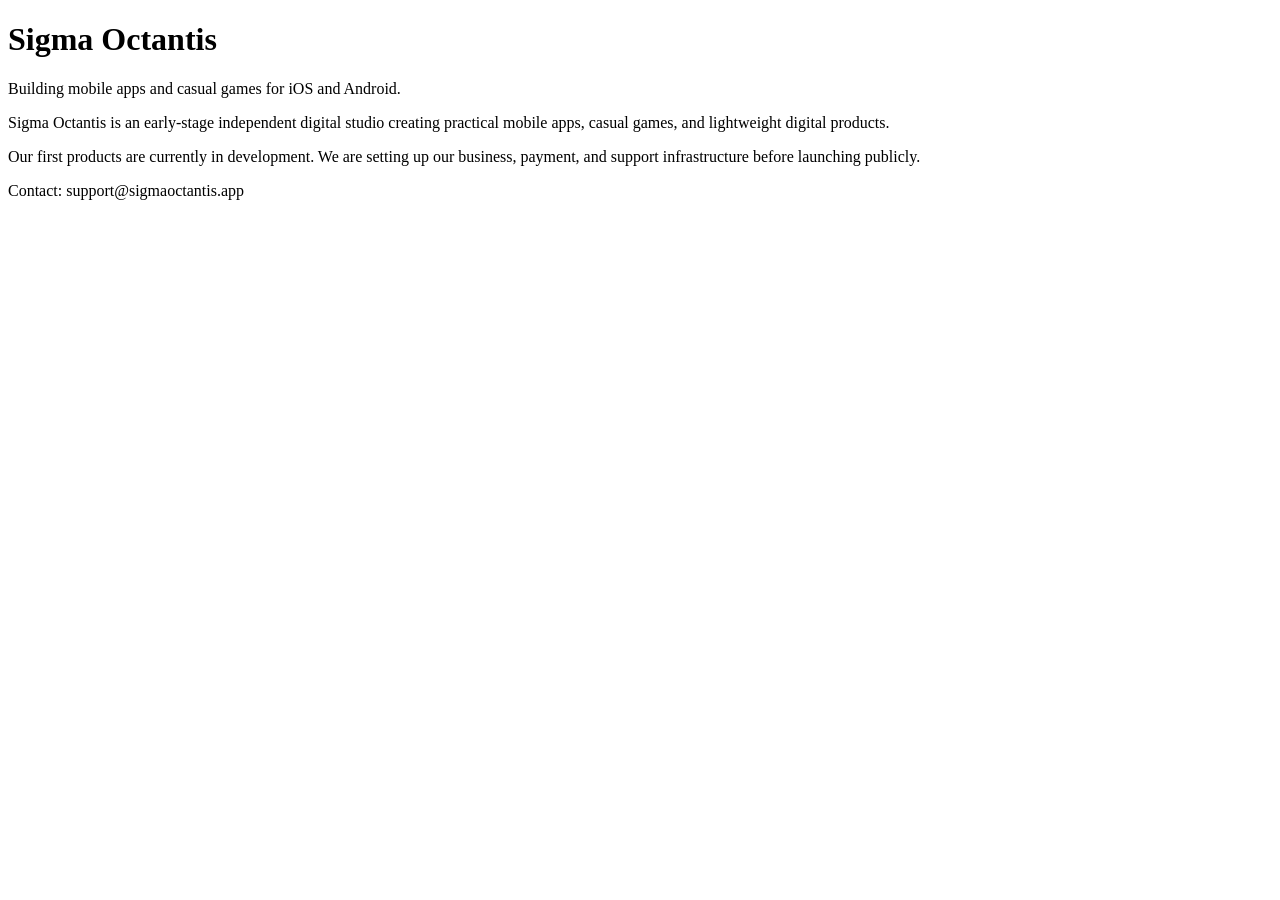
==== index.html @ 40531961 "Create index.html" ====
<!doctype html>
<html lang="en">
  <head>
    <meta charset="utf-8">
    <meta name="viewport" content="width=device-width, initial-scale=1">
    <title>Sigma Octantis</title>
    <meta name="description" content="Sigma Octantis is an early-stage independent digital studio building mobile apps and casual games for iOS and Android.">
  </head>
  <body>
    <main>
      <h1>Sigma Octantis</h1>
      <p>Building mobile apps and casual games for iOS and Android.</p>

      <p>
        Sigma Octantis is an early-stage independent digital studio creating practical mobile apps,
        casual games, and lightweight digital products.
      </p>

      <p>
        Our first products are currently in development. We are setting up our business,
        payment, and support infrastructure before launching publicly.
      </p>

      <p>Contact: support@sigmaoctantis.app</p>
    </main>
  </body>
</html>
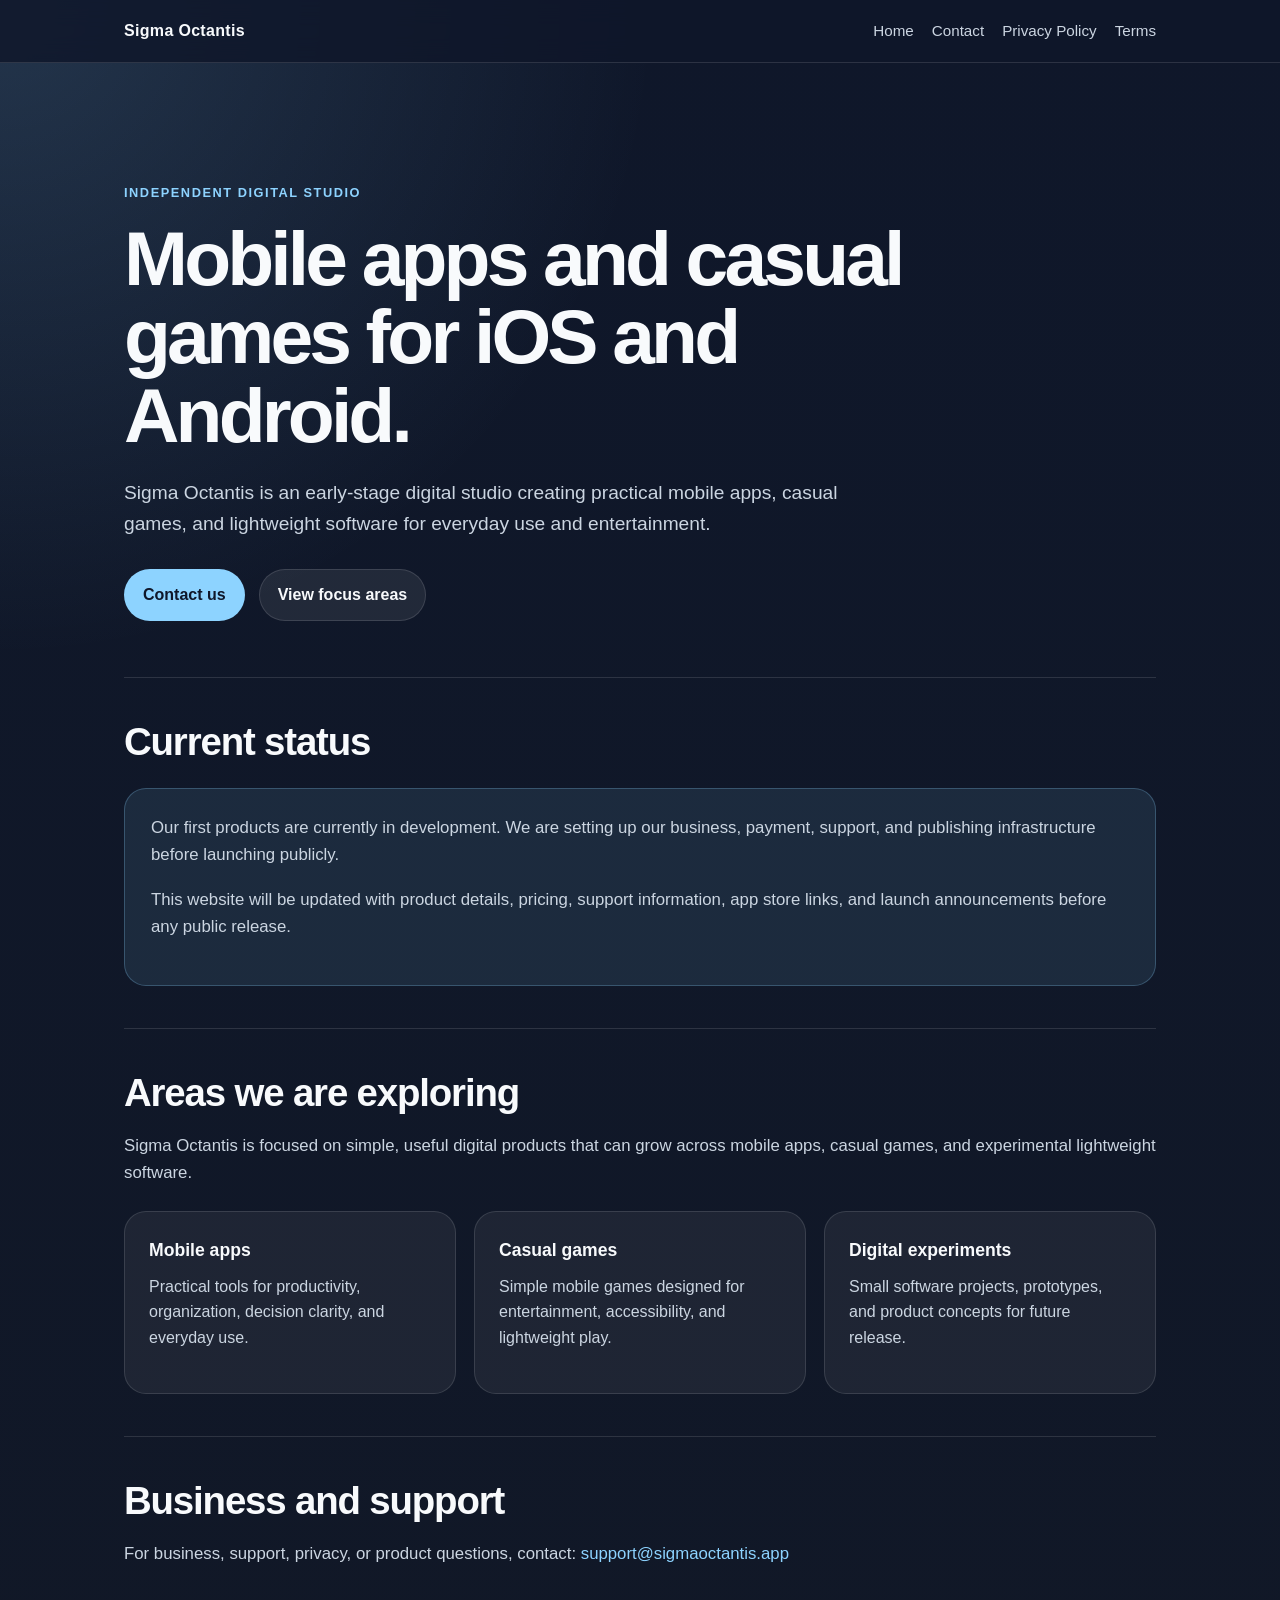
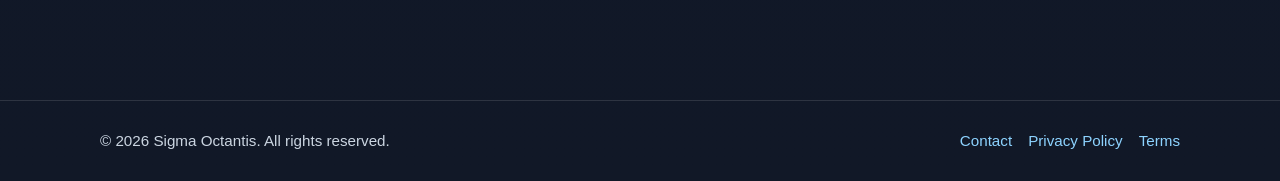
==== commit 071364c3: "Update index.html" ====
--- a/index.html
+++ b/index.html
@@ -3,25 +3,102 @@
   <head>
     <meta charset="utf-8">
     <meta name="viewport" content="width=device-width, initial-scale=1">
-    <title>Sigma Octantis</title>
-    <meta name="description" content="Sigma Octantis is an early-stage independent digital studio building mobile apps and casual games for iOS and Android.">
+    <title>Sigma Octantis | Mobile Apps and Casual Games</title>
+    <meta name="description" content="Sigma Octantis is an early-stage independent digital studio building mobile apps, casual games, and lightweight digital products for iOS and Android.">
+    <link rel="stylesheet" href="/styles.css">
   </head>
+
   <body>
+    <header>
+      <nav class="nav">
+        <a class="logo" href="/">Sigma Octantis</a>
+        <div class="nav-links">
+          <a href="/index.html">Home</a>
+          <a href="/contact.html">Contact</a>
+          <a href="/privacy.html">Privacy Policy</a>
+          <a href="/terms.html">Terms</a>
+        </div>
+      </nav>
+    </header>
+
     <main>
-      <h1>Sigma Octantis</h1>
-      <p>Building mobile apps and casual games for iOS and Android.</p>
+      <section class="hero">
+        <div class="eyebrow">Independent digital studio</div>
+        <h1>Mobile apps and casual games for iOS and Android.</h1>
+        <p>
+          Sigma Octantis is an early-stage digital studio creating practical mobile apps,
+          casual games, and lightweight software for everyday use and entertainment.
+        </p>
 
-      <p>
-        Sigma Octantis is an early-stage independent digital studio creating practical mobile apps,
-        casual games, and lightweight digital products.
-      </p>
+        <div class="actions">
+          <a class="button primary" href="/contact.html">Contact us</a>
+          <a class="button" href="#projects">View focus areas</a>
+        </div>
+      </section>
 
-      <p>
-        Our first products are currently in development. We are setting up our business,
-        payment, and support infrastructure before launching publicly.
-      </p>
+      <section class="section">
+        <h2>Current status</h2>
+        <div class="status">
+          <p>
+            Our first products are currently in development. We are setting up our business,
+            payment, support, and publishing infrastructure before launching publicly.
+          </p>
+          <p>
+            This website will be updated with product details, pricing, support information,
+            app store links, and launch announcements before any public release.
+          </p>
+        </div>
+      </section>
 
-      <p>Contact: support@sigmaoctantis.app</p>
+      <section class="section" id="projects">
+        <h2>Areas we are exploring</h2>
+        <p>
+          Sigma Octantis is focused on simple, useful digital products that can grow across
+          mobile apps, casual games, and experimental lightweight software.
+        </p>
+
+        <div class="grid">
+          <div class="card">
+            <h3>Mobile apps</h3>
+            <p>
+              Practical tools for productivity, organization, decision clarity, and everyday use.
+            </p>
+          </div>
+
+          <div class="card">
+            <h3>Casual games</h3>
+            <p>
+              Simple mobile games designed for entertainment, accessibility, and lightweight play.
+            </p>
+          </div>
+
+          <div class="card">
+            <h3>Digital experiments</h3>
+            <p>
+              Small software projects, prototypes, and product concepts for future release.
+            </p>
+          </div>
+        </div>
+      </section>
+
+      <section class="section">
+        <h2>Business and support</h2>
+        <p>
+          For business, support, privacy, or product questions, contact:
+          <a href="mailto:support@sigmaoctantis.app">support@sigmaoctantis.app</a>
+        </p>
+      </section>
     </main>
+
+    <footer>
+      <div class="footer-inner">
+        <div>© 2026 Sigma Octantis. All rights reserved.</div>
+        <div class="footer-links">
+          <a href="/contact.html">Contact</a>
+          <a href="/privacy.html">Privacy Policy</a>
+          <a href="/terms.html">Terms</a>
+        </div>
+      </div>
+    </footer>
   </body>
 </html>
--- a/styles.css
+++ b/styles.css
@@ -0,0 +1,229 @@
+:root {
+  --bg: #0f172a;
+  --panel: #111827;
+  --panel-soft: #1f2937;
+  --text: #f8fafc;
+  --muted: #cbd5e1;
+  --accent: #8dd3ff;
+  --line: rgba(255, 255, 255, 0.12);
+  --max-width: 1080px;
+}
+
+* {
+  box-sizing: border-box;
+}
+
+body {
+  margin: 0;
+  font-family: Inter, -apple-system, BlinkMacSystemFont, "Segoe UI", Roboto, Arial, sans-serif;
+  background:
+    radial-gradient(circle at top left, rgba(141, 211, 255, 0.16), transparent 30%),
+    linear-gradient(180deg, #0f172a 0%, #111827 100%);
+  color: var(--text);
+  line-height: 1.6;
+}
+
+a {
+  color: var(--accent);
+  text-decoration: none;
+}
+
+a:hover {
+  text-decoration: underline;
+}
+
+header {
+  border-bottom: 1px solid var(--line);
+  background: rgba(15, 23, 42, 0.82);
+  backdrop-filter: blur(12px);
+  position: sticky;
+  top: 0;
+  z-index: 10;
+}
+
+.nav {
+  max-width: var(--max-width);
+  margin: 0 auto;
+  padding: 18px 24px;
+  display: flex;
+  align-items: center;
+  justify-content: space-between;
+  gap: 24px;
+}
+
+.logo {
+  font-weight: 800;
+  letter-spacing: 0.02em;
+  color: var(--text);
+}
+
+.nav-links {
+  display: flex;
+  gap: 18px;
+  flex-wrap: wrap;
+  font-size: 0.95rem;
+}
+
+.nav-links a {
+  color: var(--muted);
+}
+
+main {
+  max-width: var(--max-width);
+  margin: 0 auto;
+  padding: 72px 24px;
+}
+
+.hero {
+  max-width: 820px;
+  padding: 48px 0 56px;
+}
+
+.eyebrow {
+  color: var(--accent);
+  font-weight: 700;
+  letter-spacing: 0.12em;
+  text-transform: uppercase;
+  font-size: 0.8rem;
+  margin-bottom: 16px;
+}
+
+h1 {
+  font-size: clamp(2.4rem, 6vw, 5rem);
+  line-height: 1.02;
+  margin: 0 0 24px;
+  letter-spacing: -0.05em;
+}
+
+h2 {
+  font-size: clamp(1.6rem, 3vw, 2.4rem);
+  line-height: 1.15;
+  margin: 0 0 18px;
+  letter-spacing: -0.03em;
+}
+
+h3 {
+  margin: 0 0 10px;
+  font-size: 1.1rem;
+}
+
+p {
+  color: var(--muted);
+  margin: 0 0 18px;
+  font-size: 1.05rem;
+}
+
+.hero p {
+  font-size: 1.2rem;
+  max-width: 760px;
+}
+
+.actions {
+  display: flex;
+  flex-wrap: wrap;
+  gap: 14px;
+  margin-top: 30px;
+}
+
+.button {
+  display: inline-flex;
+  align-items: center;
+  justify-content: center;
+  padding: 12px 18px;
+  border-radius: 999px;
+  border: 1px solid var(--line);
+  color: var(--text);
+  font-weight: 700;
+  background: rgba(255, 255, 255, 0.08);
+}
+
+.button.primary {
+  background: var(--accent);
+  color: #0f172a;
+  border-color: transparent;
+}
+
+.section {
+  padding: 42px 0;
+  border-top: 1px solid var(--line);
+}
+
+.grid {
+  display: grid;
+  grid-template-columns: repeat(3, 1fr);
+  gap: 18px;
+  margin-top: 24px;
+}
+
+.card {
+  background: rgba(255, 255, 255, 0.06);
+  border: 1px solid var(--line);
+  border-radius: 22px;
+  padding: 24px;
+}
+
+.card p {
+  font-size: 1rem;
+}
+
+.status {
+  background: rgba(141, 211, 255, 0.1);
+  border: 1px solid rgba(141, 211, 255, 0.25);
+  border-radius: 22px;
+  padding: 26px;
+  margin-top: 24px;
+}
+
+.page {
+  max-width: 800px;
+}
+
+.page h1 {
+  font-size: clamp(2.2rem, 4vw, 3.4rem);
+}
+
+.page ul {
+  color: var(--muted);
+  padding-left: 22px;
+}
+
+.page li {
+  margin-bottom: 10px;
+}
+
+footer {
+  border-top: 1px solid var(--line);
+  padding: 28px 24px;
+  color: var(--muted);
+}
+
+.footer-inner {
+  max-width: var(--max-width);
+  margin: 0 auto;
+  display: flex;
+  justify-content: space-between;
+  gap: 18px;
+  flex-wrap: wrap;
+  font-size: 0.95rem;
+}
+
+.footer-links {
+  display: flex;
+  gap: 16px;
+  flex-wrap: wrap;
+}
+
+@media (max-width: 800px) {
+  .nav {
+    align-items: flex-start;
+    flex-direction: column;
+  }
+
+  .grid {
+    grid-template-columns: 1fr;
+  }
+
+  main {
+    padding-top: 42px;
+  }
+}
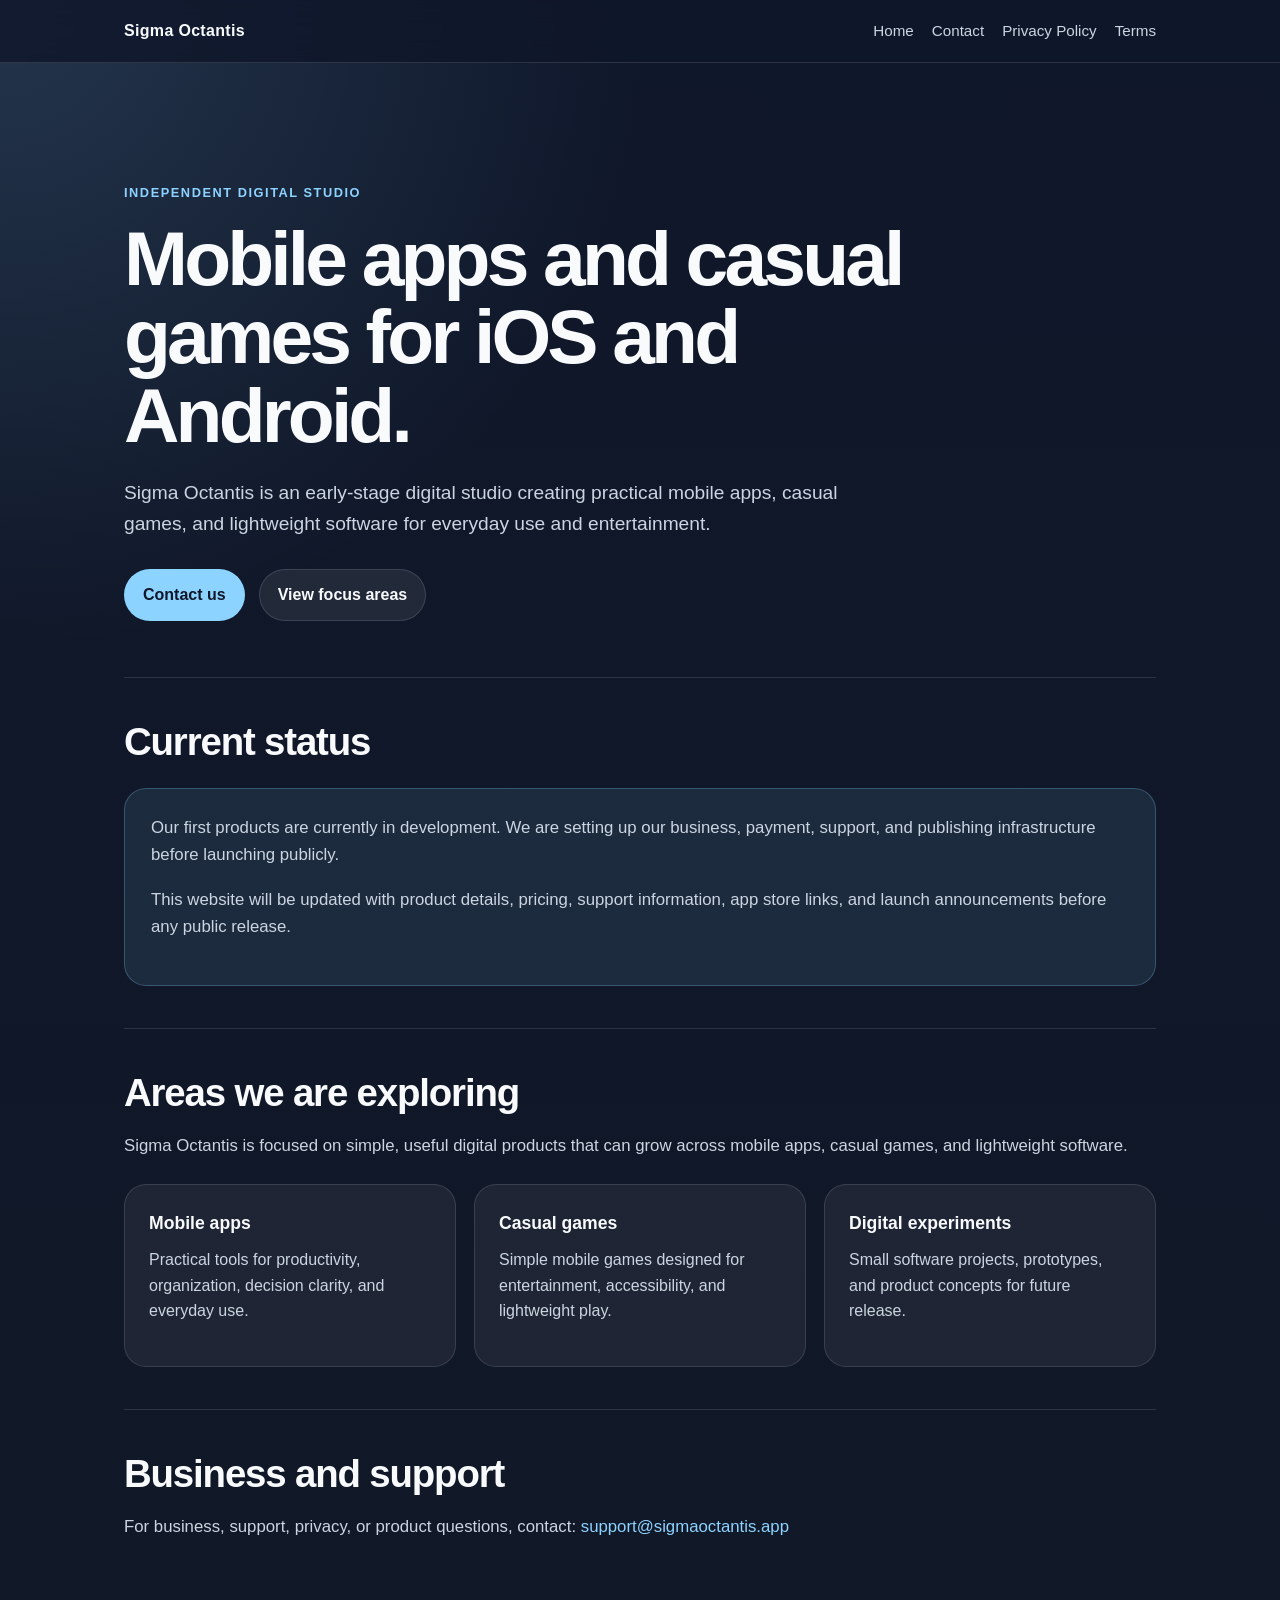
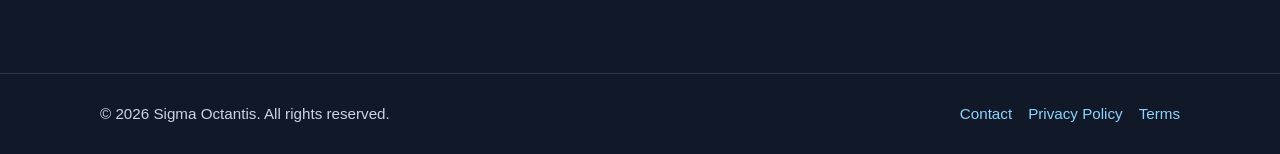
==== commit 787b421a: "Update index.html" ====
--- a/index.html
+++ b/index.html
@@ -54,7 +54,7 @@
         <h2>Areas we are exploring</h2>
         <p>
           Sigma Octantis is focused on simple, useful digital products that can grow across
-          mobile apps, casual games, and experimental lightweight software.
+          mobile apps, casual games, and lightweight software.
         </p>
 
         <div class="grid">
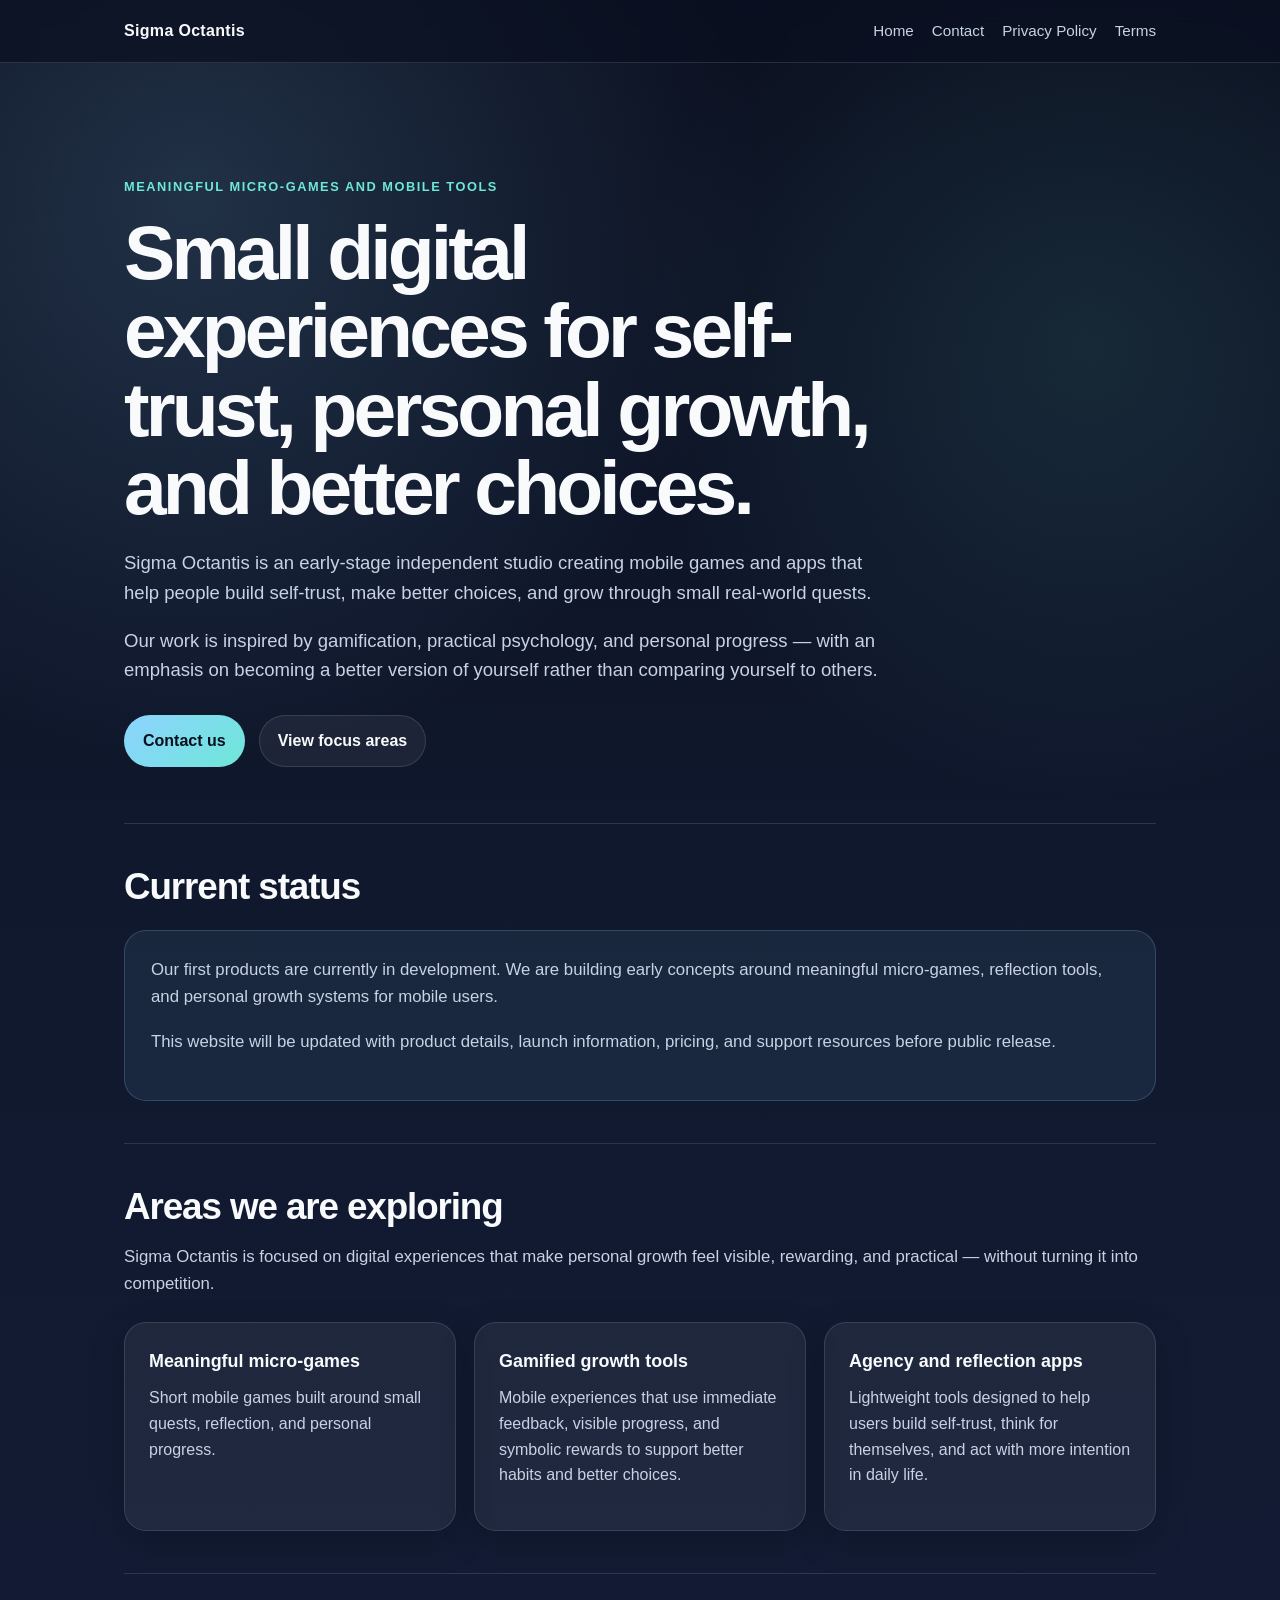
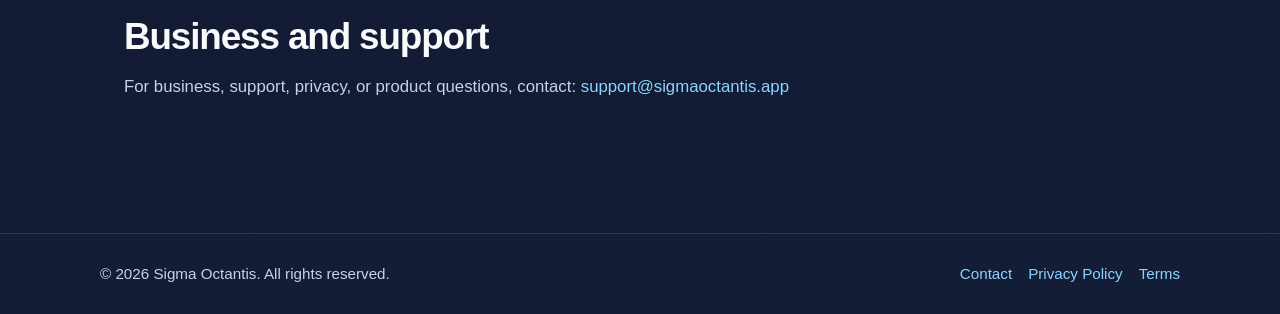
==== commit 1ef962f8: "Update index.html" ====
--- a/index.html
+++ b/index.html
@@ -3,8 +3,8 @@
   <head>
     <meta charset="utf-8">
     <meta name="viewport" content="width=device-width, initial-scale=1">
-    <title>Sigma Octantis | Mobile Apps and Casual Games</title>
-    <meta name="description" content="Sigma Octantis is an early-stage independent digital studio building mobile apps, casual games, and lightweight digital products for iOS and Android.">
+    <title>Sigma Octantis | Meaningful Micro-Games and Mobile Tools</title>
+    <meta name="description" content="Sigma Octantis is an early-stage independent studio creating meaningful micro-games and mobile tools for personal growth, self-trust, and better choices.">
     <link rel="stylesheet" href="/styles.css">
   </head>
 
@@ -23,11 +23,17 @@
 
     <main>
       <section class="hero">
-        <div class="eyebrow">Independent digital studio</div>
-        <h1>Mobile apps and casual games for iOS and Android.</h1>
+        <div class="eyebrow">Meaningful micro-games and mobile tools</div>
+        <h1>Small digital experiences for self-trust, personal growth, and better choices.</h1>
         <p>
-          Sigma Octantis is an early-stage digital studio creating practical mobile apps,
-          casual games, and lightweight software for everyday use and entertainment.
+          Sigma Octantis is an early-stage independent studio creating mobile games and apps
+          that help people build self-trust, make better choices, and grow through small
+          real-world quests.
+        </p>
+        <p>
+          Our work is inspired by gamification, practical psychology, and personal progress —
+          with an emphasis on becoming a better version of yourself rather than comparing
+          yourself to others.
         </p>
 
         <div class="actions">
@@ -40,12 +46,13 @@
         <h2>Current status</h2>
         <div class="status">
           <p>
-            Our first products are currently in development. We are setting up our business,
-            payment, support, and publishing infrastructure before launching publicly.
+            Our first products are currently in development. We are building early concepts
+            around meaningful micro-games, reflection tools, and personal growth systems for
+            mobile users.
           </p>
           <p>
-            This website will be updated with product details, pricing, support information,
-            app store links, and launch announcements before any public release.
+            This website will be updated with product details, launch information, pricing,
+            and support resources before public release.
           </p>
         </div>
       </section>
@@ -53,29 +60,31 @@
       <section class="section" id="projects">
         <h2>Areas we are exploring</h2>
         <p>
-          Sigma Octantis is focused on simple, useful digital products that can grow across
-          mobile apps, casual games, and lightweight software.
+          Sigma Octantis is focused on digital experiences that make personal growth feel
+          visible, rewarding, and practical — without turning it into competition.
         </p>
 
         <div class="grid">
           <div class="card">
-            <h3>Mobile apps</h3>
+            <h3>Meaningful micro-games</h3>
             <p>
-              Practical tools for productivity, organization, decision clarity, and everyday use.
+              Short mobile games built around small quests, reflection, and personal progress.
             </p>
           </div>
 
           <div class="card">
-            <h3>Casual games</h3>
+            <h3>Gamified growth tools</h3>
             <p>
-              Simple mobile games designed for entertainment, accessibility, and lightweight play.
+              Mobile experiences that use immediate feedback, visible progress, and symbolic
+              rewards to support better habits and better choices.
             </p>
           </div>
 
           <div class="card">
-            <h3>Digital experiments</h3>
+            <h3>Agency and reflection apps</h3>
             <p>
-              Small software projects, prototypes, and product concepts for future release.
+              Lightweight tools designed to help users build self-trust, think for themselves,
+              and act with more intention in daily life.
             </p>
           </div>
         </div>
--- a/styles.css
+++ b/styles.css
@@ -1,26 +1,33 @@
 :root {
-  --bg: #0f172a;
-  --panel: #111827;
-  --panel-soft: #1f2937;
+  --bg: #0b1020;
+  --bg-2: #121a33;
+  --panel: rgba(255, 255, 255, 0.06);
+  --panel-soft: rgba(255, 255, 255, 0.04);
   --text: #f8fafc;
-  --muted: #cbd5e1;
+  --muted: #c7d2e3;
   --accent: #8dd3ff;
+  --accent-soft: #6ee7d8;
   --line: rgba(255, 255, 255, 0.12);
   --max-width: 1080px;
 }
 
 * {
   box-sizing: border-box;
+}
+
+html {
+  scroll-behavior: smooth;
 }
 
 body {
   margin: 0;
   font-family: Inter, -apple-system, BlinkMacSystemFont, "Segoe UI", Roboto, Arial, sans-serif;
-  background:
-    radial-gradient(circle at top left, rgba(141, 211, 255, 0.16), transparent 30%),
-    linear-gradient(180deg, #0f172a 0%, #111827 100%);
   color: var(--text);
   line-height: 1.6;
+  background:
+    radial-gradient(circle at 15% 10%, rgba(141, 211, 255, 0.16), transparent 28%),
+    radial-gradient(circle at 85% 18%, rgba(110, 231, 216, 0.10), transparent 24%),
+    linear-gradient(180deg, #0b1020 0%, #10182d 45%, #131d36 100%);
 }
 
 a {
@@ -33,12 +40,12 @@
 }
 
 header {
-  border-bottom: 1px solid var(--line);
-  background: rgba(15, 23, 42, 0.82);
-  backdrop-filter: blur(12px);
   position: sticky;
   top: 0;
   z-index: 10;
+  background: rgba(11, 16, 32, 0.72);
+  backdrop-filter: blur(12px);
+  border-bottom: 1px solid var(--line);
 }
 
 .nav {
@@ -52,15 +59,15 @@
 }
 
 .logo {
+  color: var(--text);
   font-weight: 800;
   letter-spacing: 0.02em;
-  color: var(--text);
 }
 
 .nav-links {
   display: flex;
+  flex-wrap: wrap;
   gap: 18px;
-  flex-wrap: wrap;
   font-size: 0.95rem;
 }
 
@@ -76,11 +83,11 @@
 
 .hero {
   max-width: 820px;
-  padding: 48px 0 56px;
+  padding: 42px 0 56px;
 }
 
 .eyebrow {
-  color: var(--accent);
+  color: var(--accent-soft);
   font-weight: 700;
   letter-spacing: 0.12em;
   text-transform: uppercase;
@@ -89,22 +96,22 @@
 }
 
 h1 {
-  font-size: clamp(2.4rem, 6vw, 5rem);
+  font-size: clamp(2.4rem, 6vw, 4.8rem);
   line-height: 1.02;
-  margin: 0 0 24px;
+  margin: 0 0 22px;
   letter-spacing: -0.05em;
 }
 
 h2 {
-  font-size: clamp(1.6rem, 3vw, 2.4rem);
+  font-size: clamp(1.6rem, 3vw, 2.3rem);
   line-height: 1.15;
-  margin: 0 0 18px;
+  margin: 0 0 16px;
   letter-spacing: -0.03em;
 }
 
 h3 {
   margin: 0 0 10px;
-  font-size: 1.1rem;
+  font-size: 1.12rem;
 }
 
 p {
@@ -114,7 +121,7 @@
 }
 
 .hero p {
-  font-size: 1.2rem;
+  font-size: 1.16rem;
   max-width: 760px;
 }
 
@@ -134,12 +141,12 @@
   border: 1px solid var(--line);
   color: var(--text);
   font-weight: 700;
-  background: rgba(255, 255, 255, 0.08);
+  background: rgba(255, 255, 255, 0.06);
 }
 
 .button.primary {
-  background: var(--accent);
-  color: #0f172a;
+  background: linear-gradient(135deg, var(--accent), var(--accent-soft));
+  color: #07111e;
   border-color: transparent;
 }
 
@@ -156,10 +163,11 @@
 }
 
 .card {
-  background: rgba(255, 255, 255, 0.06);
+  background: var(--panel);
   border: 1px solid var(--line);
   border-radius: 22px;
   padding: 24px;
+  box-shadow: 0 12px 36px rgba(0, 0, 0, 0.18);
 }
 
 .card p {
@@ -167,11 +175,11 @@
 }
 
 .status {
-  background: rgba(141, 211, 255, 0.1);
-  border: 1px solid rgba(141, 211, 255, 0.25);
+  background: rgba(141, 211, 255, 0.08);
+  border: 1px solid rgba(141, 211, 255, 0.20);
   border-radius: 22px;
   padding: 26px;
-  margin-top: 24px;
+  margin-top: 22px;
 }
 
 .page {
@@ -179,7 +187,7 @@
 }
 
 .page h1 {
-  font-size: clamp(2.2rem, 4vw, 3.4rem);
+  font-size: clamp(2.2rem, 4vw, 3.2rem);
 }
 
 .page ul {
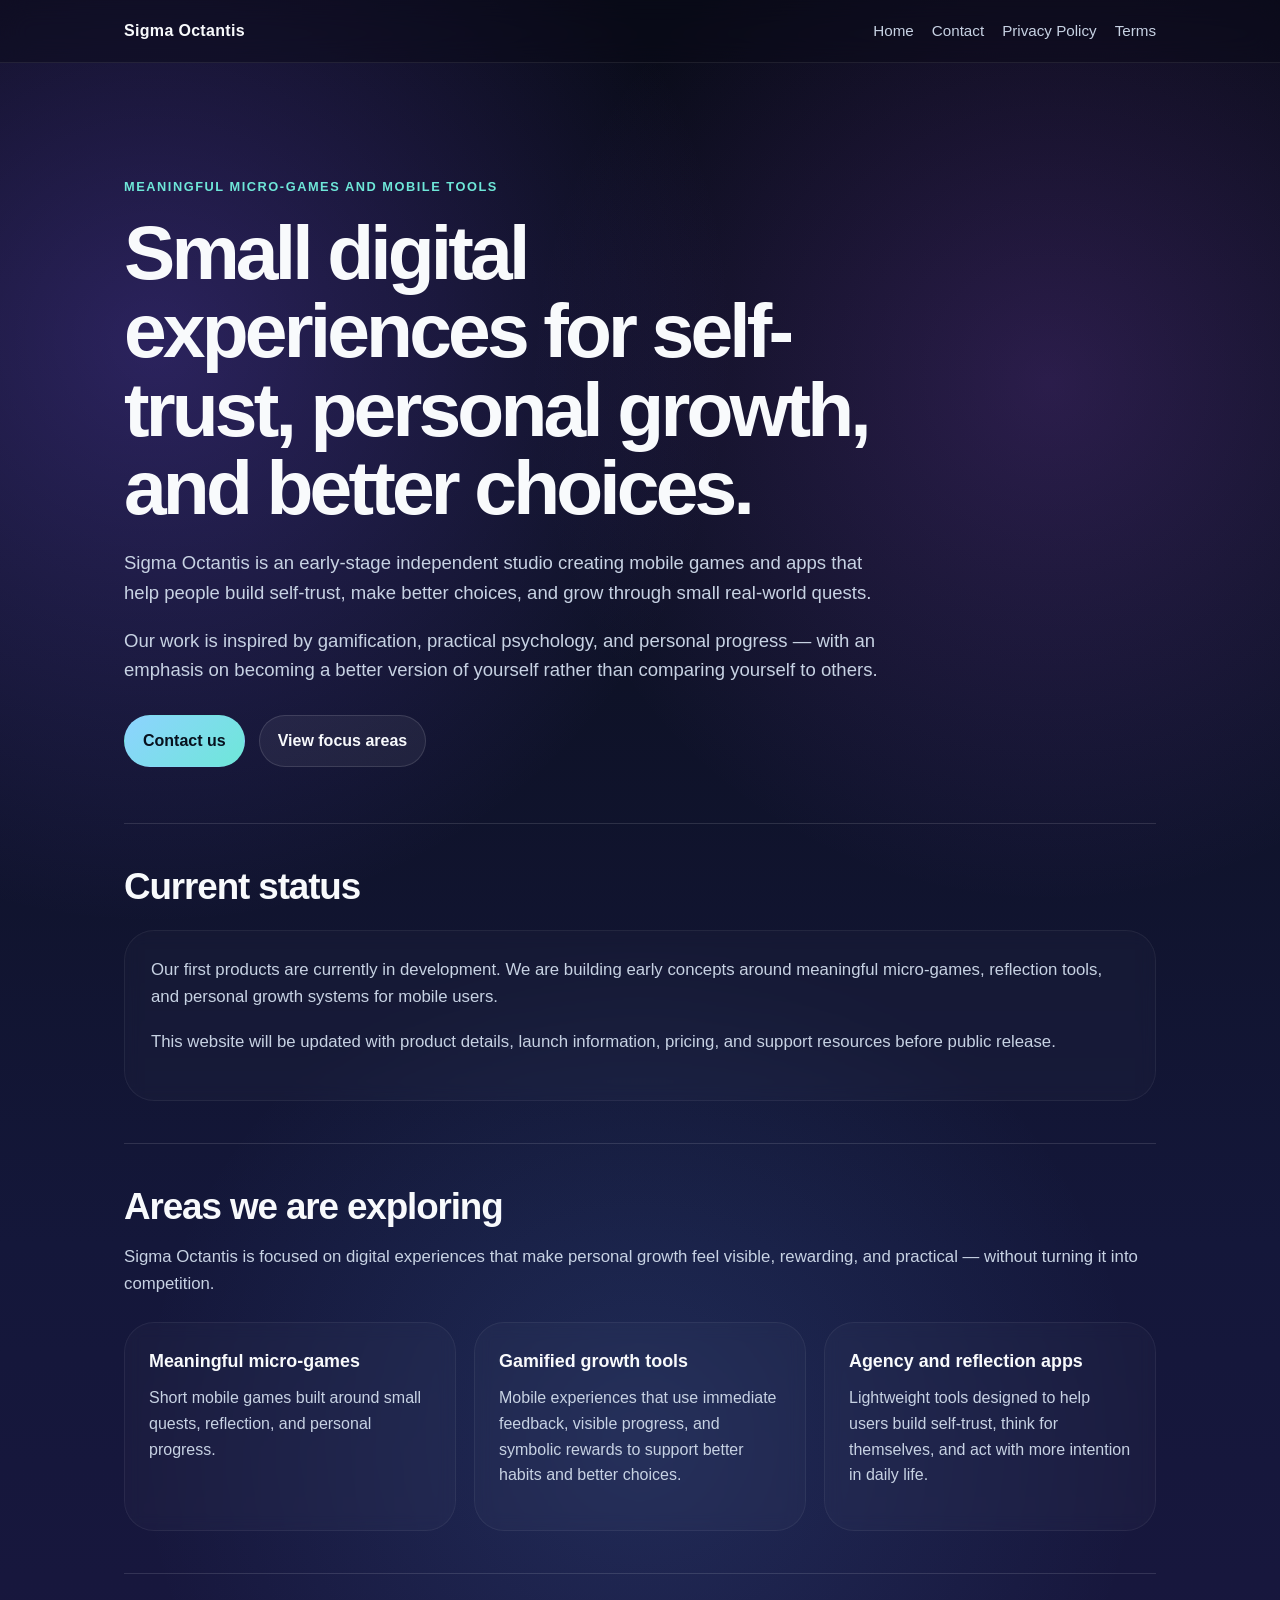
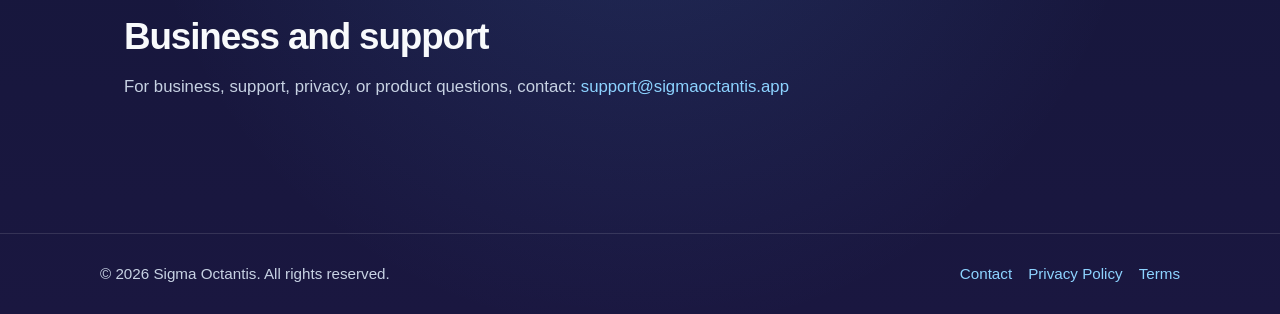
==== commit 423e5b3f: "Update index.html" ====
--- a/index.html
+++ b/index.html
@@ -5,7 +5,7 @@
     <meta name="viewport" content="width=device-width, initial-scale=1">
     <title>Sigma Octantis | Meaningful Micro-Games and Mobile Tools</title>
     <meta name="description" content="Sigma Octantis is an early-stage independent studio creating meaningful micro-games and mobile tools for personal growth, self-trust, and better choices.">
-    <link rel="stylesheet" href="/styles.css">
+    <link rel="stylesheet" href="/styles.css?v=3">
   </head>
 
   <body>
--- a/styles.css
+++ b/styles.css
@@ -25,9 +25,10 @@
   color: var(--text);
   line-height: 1.6;
   background:
-    radial-gradient(circle at 15% 10%, rgba(141, 211, 255, 0.16), transparent 28%),
-    radial-gradient(circle at 85% 18%, rgba(110, 231, 216, 0.10), transparent 24%),
-    linear-gradient(180deg, #0b1020 0%, #10182d 45%, #131d36 100%);
+    radial-gradient(circle at 12% 18%, rgba(126, 87, 255, 0.28), transparent 30%),
+    radial-gradient(circle at 82% 20%, rgba(168, 85, 247, 0.20), transparent 28%),
+    radial-gradient(circle at 50% 75%, rgba(96, 165, 250, 0.14), transparent 32%),
+    linear-gradient(180deg, #090b18 0%, #0d1124 30%, #14173a 65%, #1a1740 100%);
 }
 
 a {
@@ -43,9 +44,9 @@
   position: sticky;
   top: 0;
   z-index: 10;
-  background: rgba(11, 16, 32, 0.72);
-  backdrop-filter: blur(12px);
-  border-bottom: 1px solid var(--line);
+  background: rgba(9, 11, 24, 0.45);
+  backdrop-filter: blur(14px);
+  border-bottom: 1px solid rgba(255, 255, 255, 0.08);
 }
 
 .nav {
@@ -163,11 +164,12 @@
 }
 
 .card {
-  background: var(--panel);
-  border: 1px solid var(--line);
-  border-radius: 22px;
+  background: rgba(255, 255, 255, 0.025);
+  border: 1px solid rgba(255, 255, 255, 0.06);
+  border-radius: 30px;
   padding: 24px;
-  box-shadow: 0 12px 36px rgba(0, 0, 0, 0.18);
+  box-shadow: none;
+  backdrop-filter: blur(8px);
 }
 
 .card p {
@@ -175,11 +177,13 @@
 }
 
 .status {
-  background: rgba(141, 211, 255, 0.08);
-  border: 1px solid rgba(141, 211, 255, 0.20);
-  border-radius: 22px;
+  background: rgba(255, 255, 255, 0.02);
+  border: 1px solid rgba(255, 255, 255, 0.06);
+  border-radius: 30px;
   padding: 26px;
   margin-top: 22px;
+  box-shadow: none;
+  backdrop-filter: blur(8px);
 }
 
 .page {
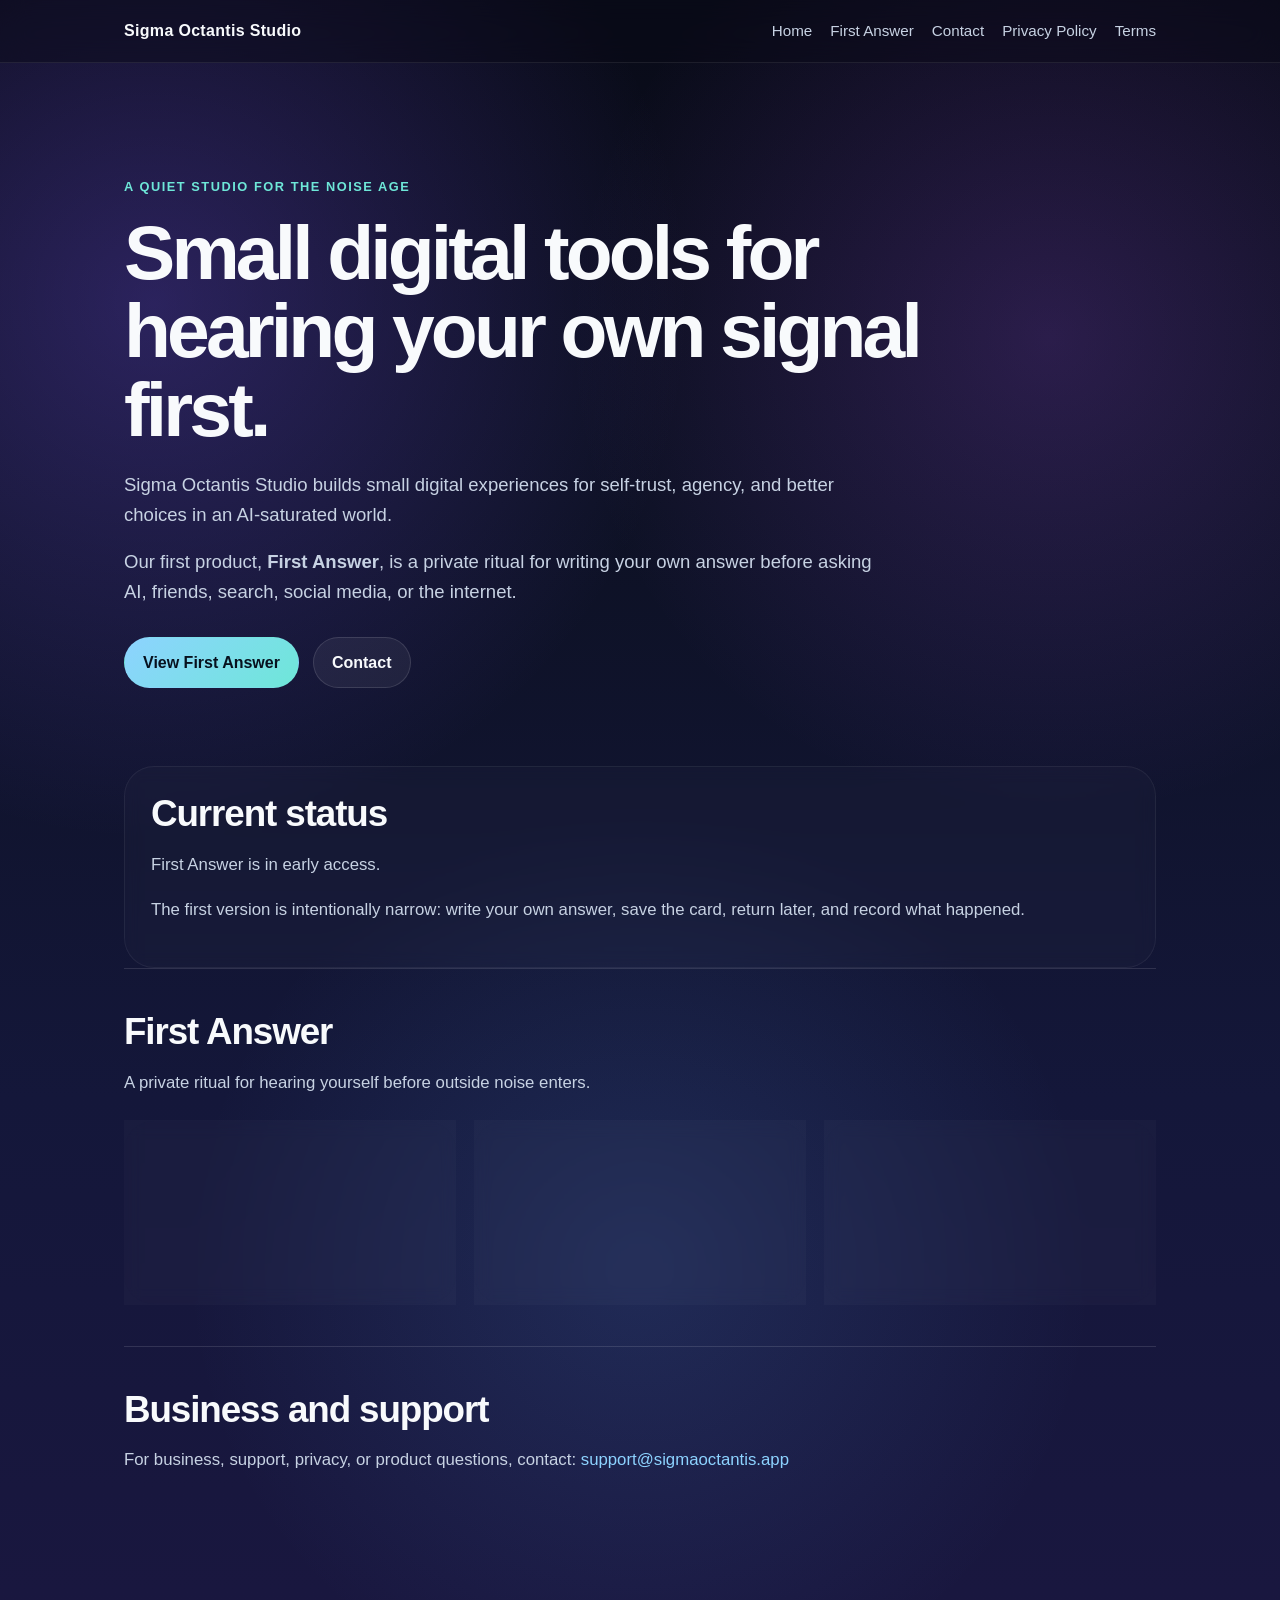
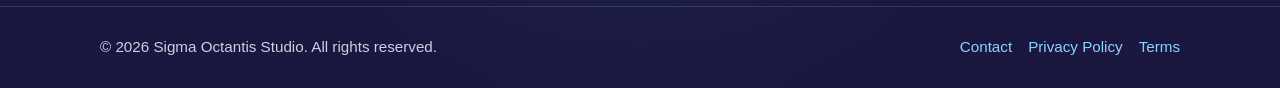
==== commit 5efab155: "Update index.html" ====
--- a/index.html
+++ b/index.html
@@ -1,113 +1,122 @@
 <!doctype html>
 <html lang="en">
-  <head>
-    <meta charset="utf-8">
-    <meta name="viewport" content="width=device-width, initial-scale=1">
-    <title>Sigma Octantis | Meaningful Micro-Games and Mobile Tools</title>
-    <meta name="description" content="Sigma Octantis is an early-stage independent studio creating meaningful micro-games and mobile tools for personal growth, self-trust, and better choices.">
-    <link rel="stylesheet" href="/styles.css?v=3">
-  </head>
+<head>
+  <meta charset="UTF-8" />
+  <meta name="viewport" content="width=device-width, initial-scale=1.0" />
+  <title>Sigma Octantis Studio | Small digital tools for hearing your own signal first</title>
+  <meta
+    name="description"
+    content="Sigma Octantis Studio builds small digital tools for self-trust, agency, and better choices in an AI-saturated world."
+  />
+  <link rel="stylesheet" href="/styles.css" />
+</head>
 
-  <body>
-    <header>
-      <nav class="nav">
-        <a class="logo" href="/">Sigma Octantis</a>
-        <div class="nav-links">
-          <a href="/index.html">Home</a>
-          <a href="/contact.html">Contact</a>
-          <a href="/privacy.html">Privacy Policy</a>
-          <a href="/terms.html">Terms</a>
-        </div>
-      </nav>
-    </header>
+<body>
+  <header class="site-header">
+    <nav class="nav">
+      <a class="logo" href="/">Sigma Octantis Studio</a>
 
-    <main>
-      <section class="hero">
-        <div class="eyebrow">Meaningful micro-games and mobile tools</div>
-        <h1>Small digital experiences for self-trust, personal growth, and better choices.</h1>
+      <div class="nav-links">
+        <a href="/">Home</a>
+        <a href="#first-answer">First Answer</a>
+        <a href="/contact.html">Contact</a>
+        <a href="/privacy.html">Privacy Policy</a>
+        <a href="/terms.html">Terms</a>
+      </div>
+    </nav>
+  </header>
+
+  <main>
+    <section class="hero">
+      <div class="eyebrow">A QUIET STUDIO FOR THE NOISE AGE</div>
+
+      <h1>Small digital tools for hearing your own signal first.</h1>
+
+      <p class="hero-copy">
+        Sigma Octantis Studio builds small digital experiences for self-trust,
+        agency, and better choices in an AI-saturated world.
+      </p>
+
+      <p class="hero-copy">
+        Our first product, <strong>First Answer</strong>, is a private ritual
+        for writing your own answer before asking AI, friends, search, social
+        media, or the internet.
+      </p>
+
+      <div class="actions">
+        <a class="button primary" href="https://first-answer.lovable.app">View First Answer</a>
+        <a class="button secondary" href="/contact.html">Contact</a>
+      </div>
+    </section>
+
+    <section class="section status">
+      <h2>Current status</h2>
+
+      <div class="status-box">
         <p>
-          Sigma Octantis is an early-stage independent studio creating mobile games and apps
-          that help people build self-trust, make better choices, and grow through small
-          real-world quests.
-        </p>
-        <p>
-          Our work is inspired by gamification, practical psychology, and personal progress —
-          with an emphasis on becoming a better version of yourself rather than comparing
-          yourself to others.
+          First Answer is in early access.
         </p>
 
-        <div class="actions">
-          <a class="button primary" href="/contact.html">Contact us</a>
-          <a class="button" href="#projects">View focus areas</a>
-        </div>
-      </section>
+        <p>
+          The first version is intentionally narrow: write your own answer,
+          save the card, return later, and record what happened.
+        </p>
+      </div>
+    </section>
 
-      <section class="section">
-        <h2>Current status</h2>
-        <div class="status">
+    <section class="section" id="first-answer">
+      <h2>First Answer</h2>
+
+      <p class="section-intro">
+        A private ritual for hearing yourself before outside noise enters.
+      </p>
+
+      <div class="grid">
+        <article class="card">
+          <h3>Hear yourself first</h3>
           <p>
-            Our first products are currently in development. We are building early concepts
-            around meaningful micro-games, reflection tools, and personal growth systems for
-            mobile users.
+            Write your own answer before asking AI, friends, search, social
+            media, or the internet.
           </p>
+        </article>
+
+        <article class="card">
+          <h3>Save the card</h3>
           <p>
-            This website will be updated with product details, launch information, pricing,
-            and support resources before public release.
+            Keep the question, your first answer, and the small move you named.
           </p>
-        </div>
-      </section>
+        </article>
 
-      <section class="section" id="projects">
-        <h2>Areas we are exploring</h2>
-        <p>
-          Sigma Octantis is focused on digital experiences that make personal growth feel
-          visible, rewarding, and practical — without turning it into competition.
-        </p>
+        <article class="card">
+          <h3>Return later</h3>
+          <p>
+            Record what happened. The app does not judge, coach, score, or
+            interpret.
+          </p>
+        </article>
+      </div>
+    </section>
 
-        <div class="grid">
-          <div class="card">
-            <h3>Meaningful micro-games</h3>
-            <p>
-              Short mobile games built around small quests, reflection, and personal progress.
-            </p>
-          </div>
+    <section class="section business">
+      <h2>Business and support</h2>
 
-          <div class="card">
-            <h3>Gamified growth tools</h3>
-            <p>
-              Mobile experiences that use immediate feedback, visible progress, and symbolic
-              rewards to support better habits and better choices.
-            </p>
-          </div>
+      <p>
+        For business, support, privacy, or product questions, contact:
+        <a href="mailto:support@sigmaoctantis.app">support@sigmaoctantis.app</a>
+      </p>
+    </section>
+  </main>
 
-          <div class="card">
-            <h3>Agency and reflection apps</h3>
-            <p>
-              Lightweight tools designed to help users build self-trust, think for themselves,
-              and act with more intention in daily life.
-            </p>
-          </div>
-        </div>
-      </section>
+  <footer class="site-footer">
+    <div class="footer-inner">
+      <div>© 2026 Sigma Octantis Studio. All rights reserved.</div>
 
-      <section class="section">
-        <h2>Business and support</h2>
-        <p>
-          For business, support, privacy, or product questions, contact:
-          <a href="mailto:support@sigmaoctantis.app">support@sigmaoctantis.app</a>
-        </p>
-      </section>
-    </main>
-
-    <footer>
-      <div class="footer-inner">
-        <div>© 2026 Sigma Octantis. All rights reserved.</div>
-        <div class="footer-links">
-          <a href="/contact.html">Contact</a>
-          <a href="/privacy.html">Privacy Policy</a>
-          <a href="/terms.html">Terms</a>
-        </div>
+      <div class="footer-links">
+        <a href="/contact.html">Contact</a>
+        <a href="/privacy.html">Privacy Policy</a>
+        <a href="/terms.html">Terms</a>
       </div>
-    </footer>
-  </body>
+    </div>
+  </footer>
+</body>
 </html>
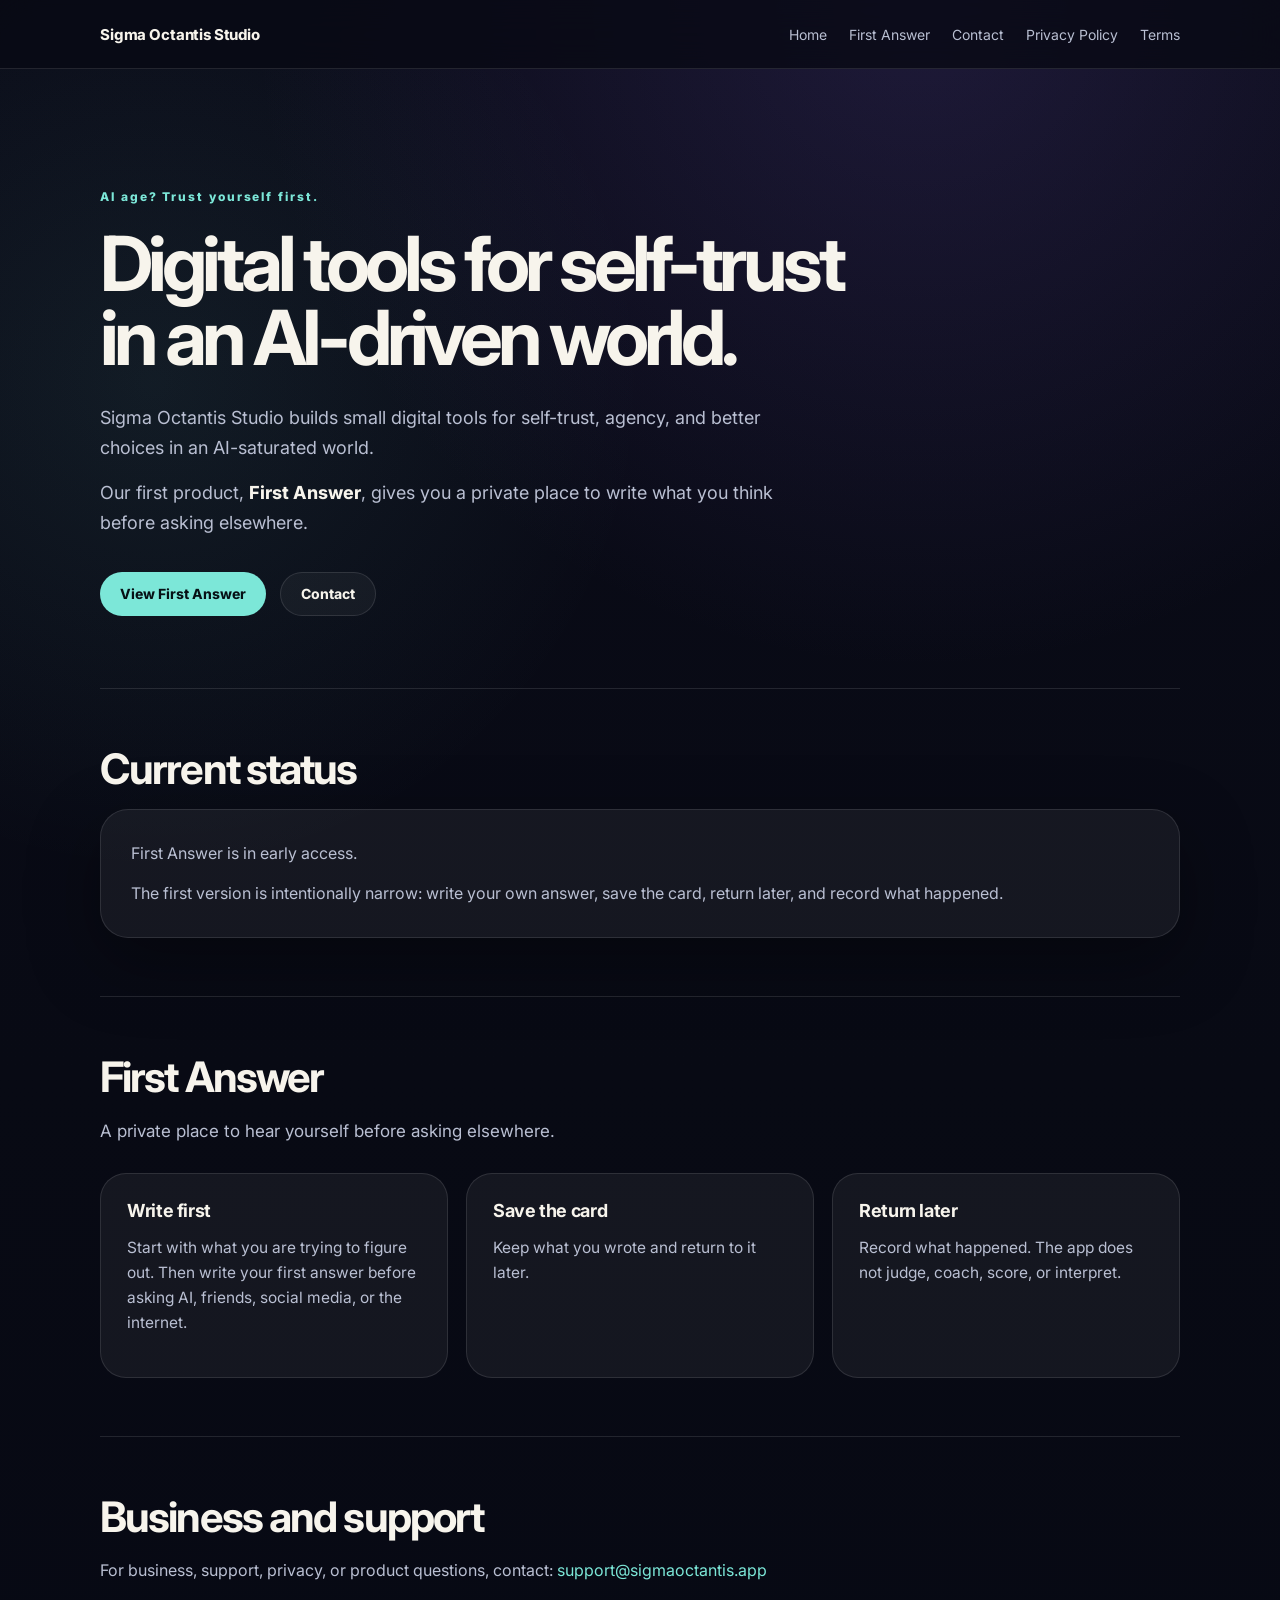
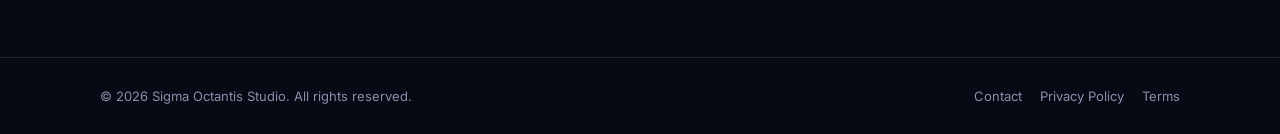
==== commit 13ceb011: "Refresh homepage for Sigma Octantis Studio and First Answer" ====
--- a/index.html
+++ b/index.html
@@ -3,11 +3,20 @@
 <head>
   <meta charset="UTF-8" />
   <meta name="viewport" content="width=device-width, initial-scale=1.0" />
-  <title>Sigma Octantis Studio | Small digital tools for hearing your own signal first</title>
+
+  <title>Sigma Octantis Studio | Digital tools for self-trust</title>
   <meta
     name="description"
     content="Sigma Octantis Studio builds small digital tools for self-trust, agency, and better choices in an AI-saturated world."
   />
+
+  <link rel="preconnect" href="https://fonts.googleapis.com">
+  <link rel="preconnect" href="https://fonts.gstatic.com" crossorigin>
+  <link
+    href="https://fonts.googleapis.com/css2?family=Fraunces:opsz,wght@9..144,500;9..144,650;9..144,750&family=Inter:wght@400;500;600;700;800&display=swap"
+    rel="stylesheet"
+  >
+
   <link rel="stylesheet" href="/styles.css" />
 </head>
 
@@ -28,19 +37,18 @@
 
   <main>
     <section class="hero">
-      <div class="eyebrow">A QUIET STUDIO FOR THE NOISE AGE</div>
+      <div class="eyebrow">AI age? Trust yourself first.</div>
 
-      <h1>Small digital tools for hearing your own signal first.</h1>
+      <h1>Digital tools for self-trust in an AI-driven world.</h1>
 
       <p class="hero-copy">
-        Sigma Octantis Studio builds small digital experiences for self-trust,
-        agency, and better choices in an AI-saturated world.
+        Sigma Octantis Studio builds small digital tools for self-trust, agency,
+        and better choices in an AI-saturated world.
       </p>
 
       <p class="hero-copy">
-        Our first product, <strong>First Answer</strong>, is a private ritual
-        for writing your own answer before asking AI, friends, search, social
-        media, or the internet.
+        Our first product, <strong>First Answer</strong>, gives you a private
+        place to write what you think before asking elsewhere.
       </p>
 
       <div class="actions">
@@ -68,22 +76,22 @@
       <h2>First Answer</h2>
 
       <p class="section-intro">
-        A private ritual for hearing yourself before outside noise enters.
+        A private place to hear yourself before asking elsewhere.
       </p>
 
       <div class="grid">
         <article class="card">
-          <h3>Hear yourself first</h3>
+          <h3>Write first</h3>
           <p>
-            Write your own answer before asking AI, friends, search, social
-            media, or the internet.
+            Start with what you are trying to figure out. Then write your first
+            answer before asking AI, friends, social media, or the internet.
           </p>
         </article>
 
         <article class="card">
           <h3>Save the card</h3>
           <p>
-            Keep the question, your first answer, and the small move you named.
+            Keep what you wrote and return to it later.
           </p>
         </article>
 
--- a/styles.css
+++ b/styles.css
@@ -1,14 +1,15 @@
 :root {
-  --bg: #0b1020;
-  --bg-2: #121a33;
-  --panel: rgba(255, 255, 255, 0.06);
-  --panel-soft: rgba(255, 255, 255, 0.04);
-  --text: #f8fafc;
-  --muted: #c7d2e3;
-  --accent: #8dd3ff;
-  --accent-soft: #6ee7d8;
-  --line: rgba(255, 255, 255, 0.12);
-  --max-width: 1080px;
+  --bg: #080a14;
+  --bg-soft: #101426;
+  --panel: rgba(255, 255, 255, 0.055);
+  --panel-strong: rgba(255, 255, 255, 0.075);
+  --border: rgba(255, 255, 255, 0.11);
+  --text: #f7f4ec;
+  --muted: #b9bfd2;
+  --muted-2: #8790aa;
+  --accent: #7ce7d8;
+  --accent-soft: rgba(124, 231, 216, 0.13);
+  --shadow: rgba(0, 0, 0, 0.35);
 }
 
 * {
@@ -21,38 +22,37 @@
 
 body {
   margin: 0;
-  font-family: Inter, -apple-system, BlinkMacSystemFont, "Segoe UI", Roboto, Arial, sans-serif;
+  min-height: 100vh;
+  font-family: Inter, system-ui, -apple-system, BlinkMacSystemFont, "Segoe UI", sans-serif;
   color: var(--text);
-  line-height: 1.6;
   background:
-    radial-gradient(circle at 12% 18%, rgba(126, 87, 255, 0.28), transparent 30%),
-    radial-gradient(circle at 82% 20%, rgba(168, 85, 247, 0.20), transparent 28%),
-    radial-gradient(circle at 50% 75%, rgba(96, 165, 250, 0.14), transparent 32%),
-    linear-gradient(180deg, #090b18 0%, #0d1124 30%, #14173a 65%, #1a1740 100%);
+    radial-gradient(circle at 72% 0%, rgba(88, 68, 150, 0.26), transparent 34%),
+    radial-gradient(circle at 12% 22%, rgba(124, 231, 216, 0.08), transparent 28%),
+    linear-gradient(180deg, #0a0b18 0%, var(--bg) 62%, #070914 100%);
 }
 
 a {
+  color: inherit;
+  text-decoration: none;
+}
+
+a:hover {
   color: var(--accent);
-  text-decoration: none;
-}
-
-a:hover {
-  text-decoration: underline;
-}
-
-header {
+}
+
+.site-header {
+  border-bottom: 1px solid var(--border);
+  background: rgba(8, 10, 20, 0.78);
+  backdrop-filter: blur(18px);
   position: sticky;
   top: 0;
   z-index: 10;
-  background: rgba(9, 11, 24, 0.45);
-  backdrop-filter: blur(14px);
-  border-bottom: 1px solid rgba(255, 255, 255, 0.08);
 }
 
 .nav {
-  max-width: var(--max-width);
+  width: min(1080px, calc(100% - 40px));
   margin: 0 auto;
-  padding: 18px 24px;
+  min-height: 68px;
   display: flex;
   align-items: center;
   justify-content: space-between;
@@ -60,182 +60,250 @@
 }
 
 .logo {
+  font-size: 15px;
+  font-weight: 750;
+  letter-spacing: -0.01em;
   color: var(--text);
-  font-weight: 800;
-  letter-spacing: 0.02em;
 }
 
 .nav-links {
   display: flex;
-  flex-wrap: wrap;
-  gap: 18px;
-  font-size: 0.95rem;
-}
-
-.nav-links a {
+  align-items: center;
+  gap: 22px;
+  font-size: 14px;
   color: var(--muted);
 }
 
 main {
-  max-width: var(--max-width);
+  width: min(1080px, calc(100% - 40px));
   margin: 0 auto;
-  padding: 72px 24px;
 }
 
 .hero {
   max-width: 820px;
-  padding: 42px 0 56px;
+  padding: 120px 0 72px;
 }
 
 .eyebrow {
-  color: var(--accent-soft);
-  font-weight: 700;
-  letter-spacing: 0.12em;
-  text-transform: uppercase;
-  font-size: 0.8rem;
+  color: var(--accent);
+  font-size: 12px;
+  font-weight: 800;
+  letter-spacing: 0.16em;
+  margin-bottom: 22px;
+}
+
+h1,
+h2,
+h3,
+p {
+  margin-top: 0;
+}
+
+h1 {
+  font-size: clamp(42px, 7vw, 76px);
+  line-height: 0.98;
+  letter-spacing: -0.065em;
+  max-width: 780px;
+  margin-bottom: 28px;
+}
+
+.hero-copy {
+  color: var(--muted);
+  font-size: 18px;
+  line-height: 1.65;
+  max-width: 720px;
   margin-bottom: 16px;
 }
 
-h1 {
-  font-size: clamp(2.4rem, 6vw, 4.8rem);
-  line-height: 1.02;
-  margin: 0 0 22px;
-  letter-spacing: -0.05em;
-}
-
-h2 {
-  font-size: clamp(1.6rem, 3vw, 2.3rem);
-  line-height: 1.15;
-  margin: 0 0 16px;
-  letter-spacing: -0.03em;
-}
-
-h3 {
-  margin: 0 0 10px;
-  font-size: 1.12rem;
-}
-
-p {
-  color: var(--muted);
-  margin: 0 0 18px;
-  font-size: 1.05rem;
-}
-
-.hero p {
-  font-size: 1.16rem;
-  max-width: 760px;
+.hero-copy strong {
+  color: var(--text);
+  font-weight: 750;
 }
 
 .actions {
   display: flex;
   flex-wrap: wrap;
   gap: 14px;
-  margin-top: 30px;
+  margin-top: 34px;
 }
 
 .button {
   display: inline-flex;
   align-items: center;
   justify-content: center;
-  padding: 12px 18px;
+  min-height: 44px;
+  padding: 0 20px;
   border-radius: 999px;
-  border: 1px solid var(--line);
+  font-size: 14px;
+  font-weight: 750;
+  transition: transform 160ms ease, border-color 160ms ease, background 160ms ease;
+}
+
+.button:hover {
+  transform: translateY(-1px);
+}
+
+.button.primary {
+  color: #061015;
+  background: var(--accent);
+}
+
+.button.primary:hover {
+  color: #061015;
+  background: #98f3e7;
+}
+
+.button.secondary {
   color: var(--text);
-  font-weight: 700;
-  background: rgba(255, 255, 255, 0.06);
-}
-
-.button.primary {
-  background: linear-gradient(135deg, var(--accent), var(--accent-soft));
-  color: #07111e;
-  border-color: transparent;
+  border: 1px solid var(--border);
+  background: rgba(255, 255, 255, 0.045);
+}
+
+.button.secondary:hover {
+  border-color: rgba(124, 231, 216, 0.38);
+  background: var(--accent-soft);
 }
 
 .section {
-  padding: 42px 0;
-  border-top: 1px solid var(--line);
+  padding: 58px 0;
+  border-top: 1px solid var(--border);
+}
+
+.section h2 {
+  font-size: clamp(30px, 4vw, 42px);
+  line-height: 1.05;
+  letter-spacing: -0.045em;
+  margin-bottom: 18px;
+}
+
+.section-intro {
+  color: var(--muted);
+  font-size: 17px;
+  line-height: 1.65;
+  max-width: 680px;
+  margin-bottom: 28px;
+}
+
+.status-box {
+  border: 1px solid var(--border);
+  background: var(--panel);
+  border-radius: 28px;
+  padding: 30px;
+  box-shadow: 0 24px 70px var(--shadow);
+}
+
+.status-box p {
+  color: var(--muted);
+  line-height: 1.65;
+  margin-bottom: 14px;
+}
+
+.status-box p:last-child {
+  margin-bottom: 0;
 }
 
 .grid {
   display: grid;
-  grid-template-columns: repeat(3, 1fr);
+  grid-template-columns: repeat(3, minmax(0, 1fr));
   gap: 18px;
-  margin-top: 24px;
 }
 
 .card {
-  background: rgba(255, 255, 255, 0.025);
-  border: 1px solid rgba(255, 255, 255, 0.06);
-  border-radius: 30px;
-  padding: 24px;
-  box-shadow: none;
-  backdrop-filter: blur(8px);
+  min-height: 190px;
+  border: 1px solid var(--border);
+  background: var(--panel);
+  border-radius: 26px;
+  padding: 26px;
+}
+
+.card h3 {
+  font-size: 18px;
+  line-height: 1.25;
+  letter-spacing: -0.02em;
+  margin-bottom: 14px;
 }
 
 .card p {
-  font-size: 1rem;
-}
-
-.status {
-  background: rgba(255, 255, 255, 0.02);
-  border: 1px solid rgba(255, 255, 255, 0.06);
-  border-radius: 30px;
-  padding: 26px;
-  margin-top: 22px;
-  box-shadow: none;
-  backdrop-filter: blur(8px);
-}
-
-.page {
-  max-width: 800px;
-}
-
-.page h1 {
-  font-size: clamp(2.2rem, 4vw, 3.2rem);
-}
-
-.page ul {
-  color: var(--muted);
-  padding-left: 22px;
-}
-
-.page li {
-  margin-bottom: 10px;
-}
-
-footer {
-  border-top: 1px solid var(--line);
-  padding: 28px 24px;
-  color: var(--muted);
+  color: var(--muted);
+  font-size: 15.5px;
+  line-height: 1.6;
+}
+
+.business p {
+  color: var(--muted);
+  font-size: 16px;
+  line-height: 1.65;
+}
+
+.business a {
+  color: var(--accent);
+}
+
+.site-footer {
+  border-top: 1px solid var(--border);
+  padding: 30px 0;
+  color: var(--muted-2);
 }
 
 .footer-inner {
-  max-width: var(--max-width);
+  width: min(1080px, calc(100% - 40px));
   margin: 0 auto;
   display: flex;
+  align-items: center;
   justify-content: space-between;
+  gap: 24px;
+  font-size: 13px;
+}
+
+.footer-links {
+  display: flex;
   gap: 18px;
-  flex-wrap: wrap;
-  font-size: 0.95rem;
-}
-
-.footer-links {
-  display: flex;
-  gap: 16px;
-  flex-wrap: wrap;
-}
-
-@media (max-width: 800px) {
+}
+
+@media (max-width: 760px) {
   .nav {
+    min-height: auto;
+    padding: 18px 0;
     align-items: flex-start;
     flex-direction: column;
   }
 
+  .nav-links {
+    gap: 14px;
+    flex-wrap: wrap;
+  }
+
+  .hero {
+    padding: 72px 0 54px;
+  }
+
+  h1 {
+    font-size: clamp(40px, 13vw, 56px);
+  }
+
+  .hero-copy {
+    font-size: 16.5px;
+  }
+
   .grid {
     grid-template-columns: 1fr;
   }
 
-  main {
-    padding-top: 42px;
-  }
-}
+  .section {
+    padding: 46px 0;
+  }
+
+  .status-box,
+  .card {
+    border-radius: 22px;
+  }
+
+  .footer-inner {
+    align-items: flex-start;
+    flex-direction: column;
+  }
+
+  .footer-links {
+    flex-wrap: wrap;
+  }
+}
